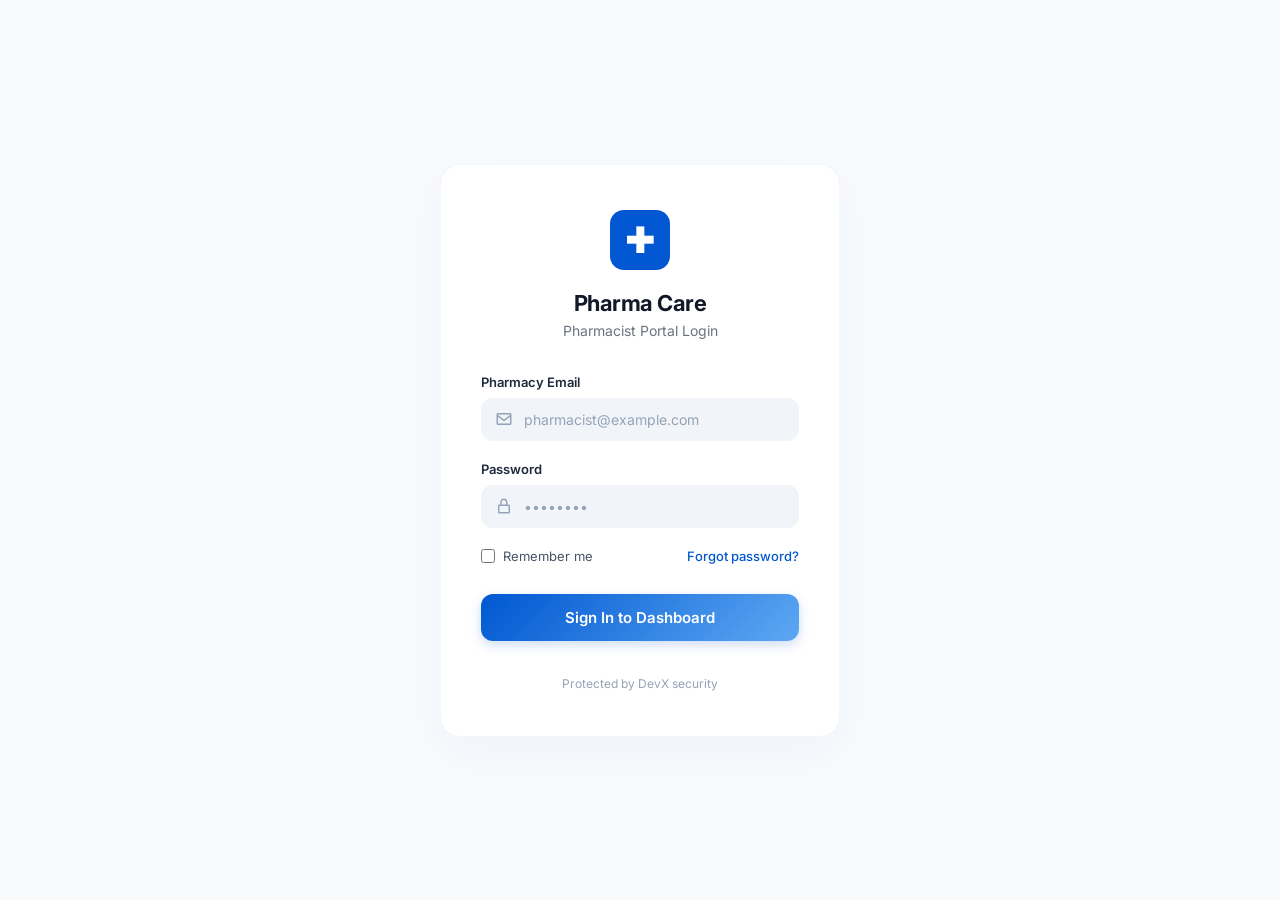
==== login.html @ f7d4a5dc "Initial commit of Pharmacare Pharmacies project" ====
<!DOCTYPE html>
<html lang="en">

<head>
    <meta charset="UTF-8">
    <meta name="viewport" content="width=device-width, initial-scale=1.0">
    <title>Pharmacies Login - Pharma Care</title>
    <!-- Google Fonts -->
    <link rel="preconnect" href="https://fonts.googleapis.com">
    <link rel="preconnect" href="https://fonts.gstatic.com" crossorigin>
    <link href="https://fonts.googleapis.com/css2?family=Inter:wght@300;400;500;600;700&display=swap" rel="stylesheet">
    <!-- Boxicons -->
    <link href='https://unpkg.com/boxicons@2.1.4/css/boxicons.min.css' rel='stylesheet'>
    <!-- Login Specific CSS -->
    <link rel="stylesheet" href="css/login.css">
</head>

<body class="login-body">
    <div class="login-container">
        <div class="login-card">
            <!-- Logo Icon -->
            <div class="login-logo-icon">
                <i class='bx bx-plus-medical'></i>
            </div>

            <!-- Header Text -->
            <h2 class="login-title">Pharma Care</h2>
            <p class="login-subtitle">Pharmacist Portal Login</p>

            <!-- Login Form -->
            <form action="index.html" class="login-form">
                <div class="input-group">
                    <label>Pharmacy Email</label>
                    <div class="input-wrapper">
                        <i class='bx bx-envelope'></i>
                        <input type="email" placeholder="pharmacist@example.com" required>
                    </div>
                </div>

                <div class="input-group">
                    <label>Password</label>
                    <div class="input-wrapper">
                        <i class='bx bx-lock-alt'></i>
                        <input type="password" placeholder="••••••••" required>
                    </div>
                </div>

                <div class="login-options">
                    <label class="remember-me">
                        <input type="checkbox">
                        <span>Remember me</span>
                    </label>
                    <a href="#" class="forgot-password">Forgot password?</a>
                </div>

                <button type="submit" class="btn-login">Sign In to Dashboard</button>
            </form>

            <div class="login-footer">
                Protected by DevX security
            </div>
        </div>
    </div>
</body>

</html>
---- css/login.css ----
/* ==========================================================================
   Login Page Styles
   Pharma Care - Pharmacy Login
   ========================================================================== */
* {
    margin: 0;
    padding: 0;
    box-sizing: border-box;
    font-family: 'Inter', sans-serif;
}

body.login-body {
    background-color: #F8FAFC;
    display: flex;
    align-items: center;
    justify-content: center;
    min-height: 100vh;
}

.login-container {
    width: 100%;
    max-width: 440px;
    padding: 20px;
}

.login-card {
    background: #FFFFFF;
    border-radius: 20px;
    padding: 45px 40px;
    box-shadow: 0 15px 45px rgba(0, 87, 209, 0.04);
    text-align: center;
    border: 1px solid rgba(0, 87, 209, 0.05);
}

.login-logo-icon {
    width: 60px;
    height: 60px;
    background: #0057d1;
    /* Primary Blue from Pharmacy Dashboard */
    border-radius: 14px;
    display: flex;
    align-items: center;
    justify-content: center;
    margin: 0 auto 20px auto;
}

.login-logo-icon i {
    font-size: 32px;
    color: #FFFFFF;
}

.login-title {
    font-size: 22px;
    font-weight: 700;
    color: #111827;
    margin-bottom: 6px;
    letter-spacing: -0.5px;
}

.login-subtitle {
    font-size: 14px;
    color: #6B7280;
    margin-bottom: 35px;
}

.login-form {
    text-align: left;
}

.input-group {
    margin-bottom: 20px;
}

.input-group label {
    display: block;
    font-size: 13px;
    font-weight: 600;
    color: #1E293B;
    margin-bottom: 8px;
}

.input-wrapper {
    position: relative;
    display: flex;
    align-items: center;
}

.input-wrapper i {
    position: absolute;
    left: 14px;
    color: #94A3B8;
    font-size: 18px;
}

.input-wrapper input {
    width: 100%;
    padding: 12px 14px 12px 42px;
    border: 1px solid transparent;
    border-radius: 12px;
    font-size: 14px;
    color: #0F172A;
    background: #F1F5F9;
    transition: all 0.2s;
    outline: none;
}

.input-wrapper input:focus {
    background: #FFFFFF;
    border: 1px solid #0057d1;
    box-shadow: 0 0 0 3px rgba(0, 87, 209, 0.1);
}

.input-wrapper input::placeholder {
    color: #94A3B8;
}

.login-options {
    display: flex;
    justify-content: space-between;
    align-items: center;
    margin-bottom: 30px;
}

.remember-me {
    display: flex;
    align-items: center;
    gap: 8px;
    font-size: 13px;
    color: #475569;
    cursor: pointer;
}

.remember-me input {
    width: 14px;
    height: 14px;
    border-radius: 4px;
    border: 1px solid #CBD5E1;
    accent-color: #0057d1;
    cursor: pointer;
}

.forgot-password {
    font-size: 13px;
    color: #0057d1;
    text-decoration: none;
    font-weight: 500;
}

.forgot-password:hover {
    text-decoration: underline;
}

.btn-login {
    width: 100%;
    padding: 14px;
    background: linear-gradient(135deg, #0057d1, #5DA8F3);
    color: #FFFFFF;
    border: none;
    border-radius: 12px;
    font-size: 15px;
    font-weight: 600;
    cursor: pointer;
    transition: all 0.3s;
    box-shadow: 0 4px 12px rgba(0, 87, 209, 0.2);
}

.btn-login:hover {
    transform: translateY(-2px);
    box-shadow: 0 6px 15px rgba(0, 87, 209, 0.3);
}

.btn-login:active {
    transform: translateY(0);
}

.login-footer {
    margin-top: 35px;
    font-size: 12px;
    color: #94A3B8;
}
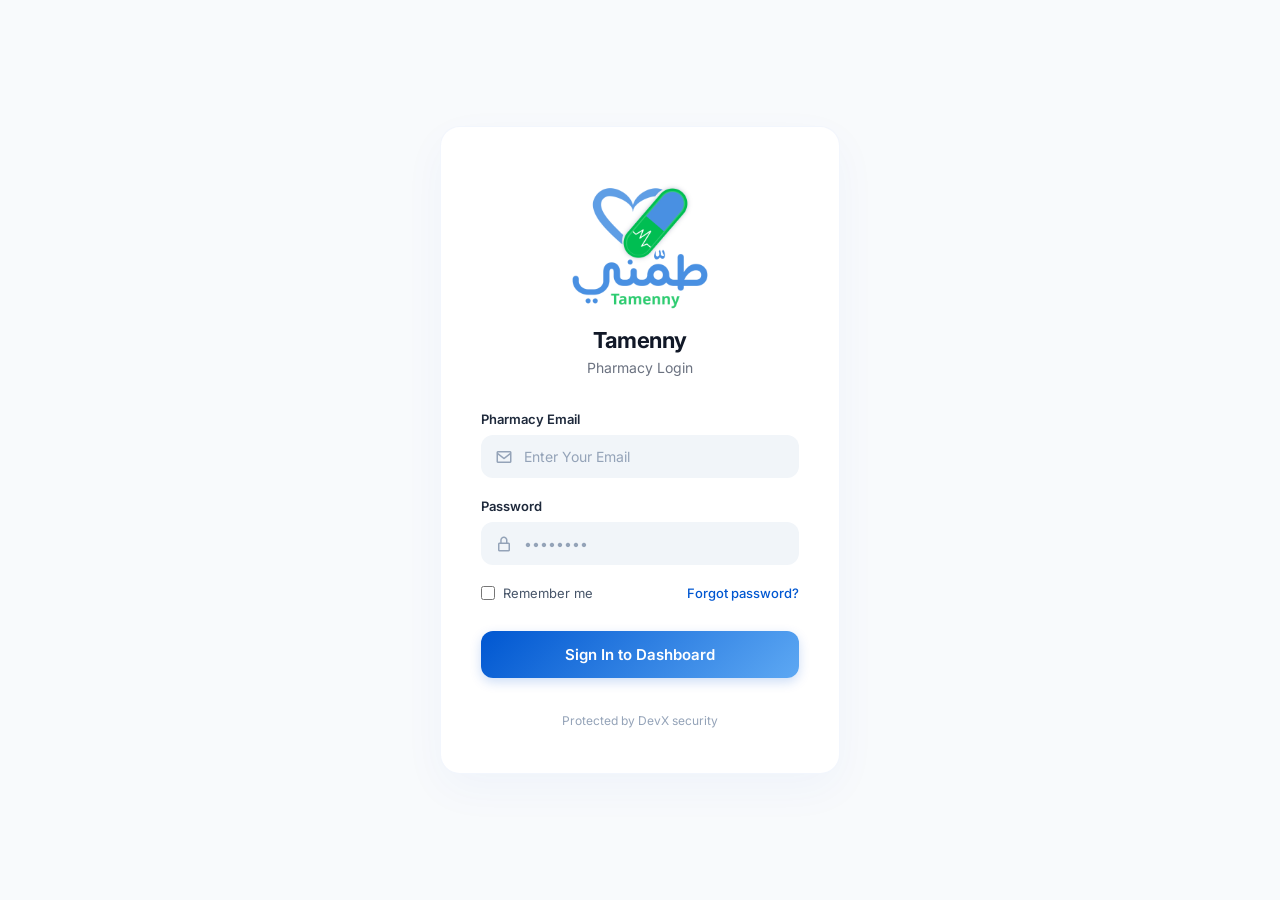
==== commit 71174919: "feat: implement dashboard foundation with layout styles and modular JS API services" ====
--- a/login.html
+++ b/login.html
@@ -4,7 +4,7 @@
 <head>
     <meta charset="UTF-8">
     <meta name="viewport" content="width=device-width, initial-scale=1.0">
-    <title>Pharmacies Login - Pharma Care</title>
+    <title>Pharmacies Login - Tamenny</title>
     <!-- Google Fonts -->
     <link rel="preconnect" href="https://fonts.googleapis.com">
     <link rel="preconnect" href="https://fonts.gstatic.com" crossorigin>
@@ -20,20 +20,20 @@
         <div class="login-card">
             <!-- Logo Icon -->
             <div class="login-logo-icon">
-                <i class='bx bx-plus-medical'></i>
+                <img src="WhatsApp%20Image%202026-04-24%20at%204.15.34%20PM.jpeg" alt="Pharma Care Logo">
             </div>
 
             <!-- Header Text -->
-            <h2 class="login-title">Pharma Care</h2>
-            <p class="login-subtitle">Pharmacist Portal Login</p>
+            <h2 class="login-title">Tamenny</h2>
+            <p class="login-subtitle">Pharmacy Login</p>
 
             <!-- Login Form -->
-            <form action="index.html" class="login-form">
+            <form id="login-form" class="login-form" onsubmit="handleLogin(event)">
                 <div class="input-group">
                     <label>Pharmacy Email</label>
                     <div class="input-wrapper">
                         <i class='bx bx-envelope'></i>
-                        <input type="email" placeholder="pharmacist@example.com" required>
+                        <input type="email" id="login-email" placeholder="Enter Your Email" required>
                     </div>
                 </div>
 
@@ -41,7 +41,7 @@
                     <label>Password</label>
                     <div class="input-wrapper">
                         <i class='bx bx-lock-alt'></i>
-                        <input type="password" placeholder="••••••••" required>
+                        <input type="password" id="login-password" placeholder="••••••••" required>
                     </div>
                 </div>
 
@@ -61,6 +61,80 @@
             </div>
         </div>
     </div>
+
+    <!-- Auth API Helper -->
+    <script src="js/api/auth.js"></script>
+    <script>
+        // Firebase Identity Toolkit REST API (no SDK needed)
+        const FIREBASE_API_KEY = 'AIzaSyCXMY-UDoD36xHZEpBUxstflXHzkA2EAe8';
+        const FIREBASE_LOGIN_URL = `https://identitytoolkit.googleapis.com/v1/accounts:signInWithPassword?key=${FIREBASE_API_KEY}`;
+
+        async function handleLogin(event) {
+            event.preventDefault();
+            const email = document.getElementById('login-email').value;
+            const password = document.getElementById('login-password').value;
+            const btn = event.target.querySelector('button');
+
+            btn.disabled = true;
+            btn.textContent = 'Signing in...';
+
+            try {
+                // Step 1: Authenticate with Firebase via REST API
+                const firebaseRes = await fetch(FIREBASE_LOGIN_URL, {
+                    method: 'POST',
+                    headers: { 'Content-Type': 'application/json' },
+                    body: JSON.stringify({ email, password, returnSecureToken: true })
+                });
+
+                const firebaseData = await firebaseRes.json();
+
+                if (!firebaseRes.ok) {
+                    const msg = firebaseData?.error?.message || 'Authentication failed';
+                    throw new Error(msg);
+                }
+
+                const token = firebaseData.idToken;
+                if (!token) throw new Error('No token received from Firebase.');
+
+                // Step 2: Sync with Backend
+                const syncResult = await apiSyncUser(token, {
+                    email: firebaseData.email,
+                    name: firebaseData.displayName || 'Pharmacist',
+                    displayName: firebaseData.displayName || 'Pharmacist',
+                    phoneNumber: ''
+                });
+
+                if (syncResult.success) {
+                    // Step 3: Store token & redirect
+                    localStorage.setItem('firebase_token', token);
+                    localStorage.setItem('user_info', JSON.stringify(syncResult.data));
+                    window.location.href = 'index.html';
+                } else {
+                    const errMsg = syncResult.errors?.[0] || 'Unknown backend error';
+                    alert('Backend Sync Failed: ' + errMsg);
+                }
+
+            } catch (error) {
+                console.error('Login Error:', error);
+
+                let friendlyMsg = 'Login failed. Please check your credentials.';
+                if (error.message.includes('EMAIL_NOT_FOUND') || error.message.includes('INVALID_LOGIN_CREDENTIALS')) {
+                    friendlyMsg = 'Email not found or invalid credentials.';
+                } else if (error.message.includes('INVALID_PASSWORD')) {
+                    friendlyMsg = 'Incorrect password.';
+                } else if (error.message.includes('USER_DISABLED')) {
+                    friendlyMsg = 'This account has been disabled.';
+                } else if (error.message.includes('TOO_MANY_ATTEMPTS_TRY_LATER')) {
+                    friendlyMsg = 'Too many failed attempts. Please try again later.';
+                }
+
+                alert(friendlyMsg);
+            } finally {
+                btn.disabled = false;
+                btn.textContent = 'Sign In to Dashboard';
+            }
+        }
+    </script>
 </body>
 
 </html>
--- a/css/login.css
+++ b/css/login.css
@@ -33,15 +33,21 @@
 }
 
 .login-logo-icon {
-    width: 60px;
-    height: 60px;
-    background: #0057d1;
-    /* Primary Blue from Pharmacy Dashboard */
-    border-radius: 14px;
+    width: 140px;
+    height: auto;
+    background: transparent;
+    border-radius: 15px;
     display: flex;
     align-items: center;
     justify-content: center;
-    margin: 0 auto 20px auto;
+    margin: 0 auto 15px auto;
+    overflow: hidden;
+}
+
+.login-logo-icon img {
+    width: 100%;
+    height: 100%;
+    object-fit: contain;
 }
 
 .login-logo-icon i {
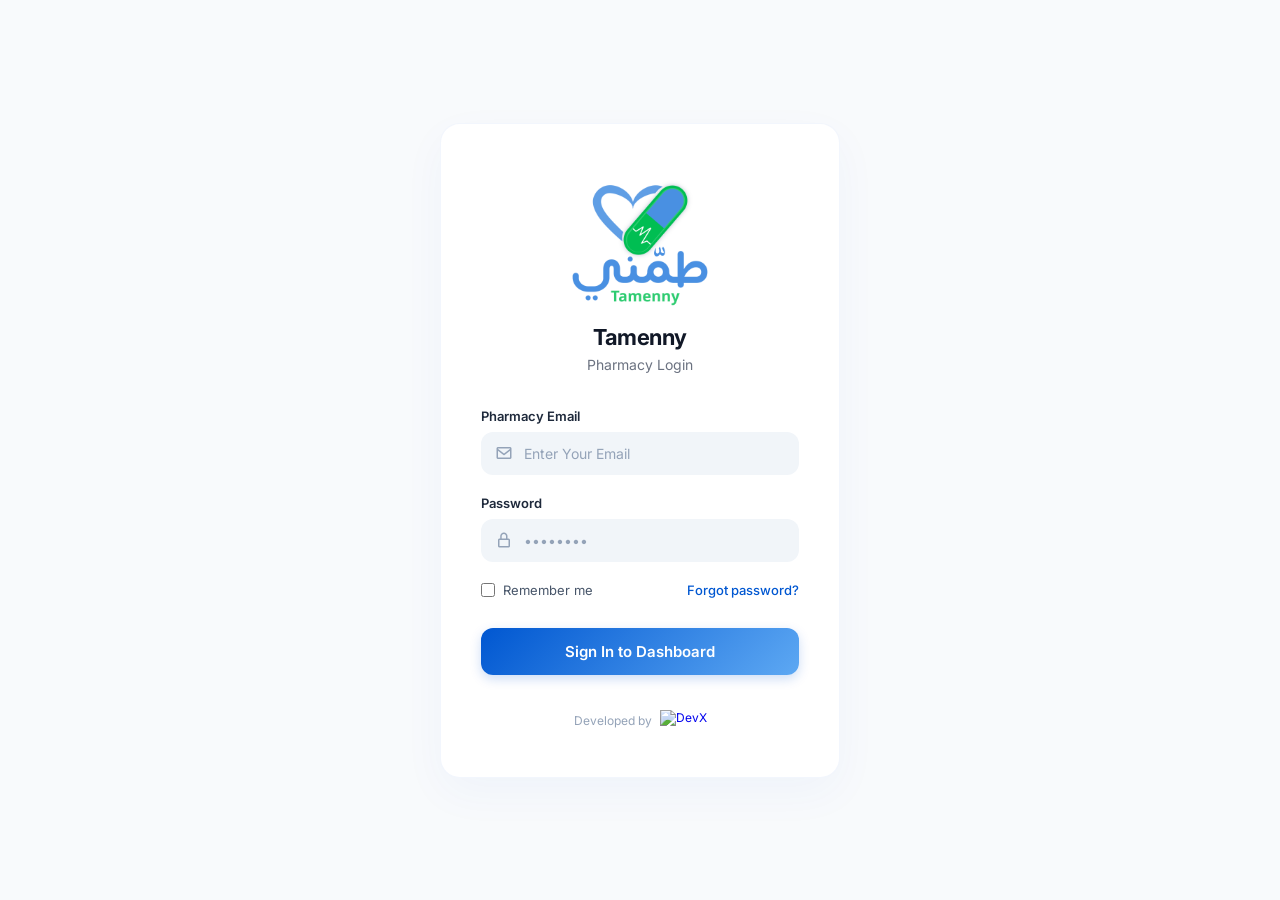
==== commit 0d6a5a00: "feat: implement login page styling and add DevX branding logo" ====
--- a/login.html
+++ b/login.html
@@ -57,11 +57,16 @@
             </form>
 
             <div class="login-footer">
-                Protected by DevX security
+                <span>Developed by</span>
+                <a href="https://devsmartx.com" target="_blank" rel="noopener" class="devx-link">
+                    <img src="devx-logo.jpeg" alt="DevX" class="devx-logo">
+                </a>
             </div>
         </div>
     </div>
 
+    <!-- API Config (must be first) -->
+    <script src="js/api/config.js"></script>
     <!-- Auth API Helper -->
     <script src="js/api/auth.js"></script>
     <script>
@@ -110,7 +115,7 @@
                     localStorage.setItem('user_info', JSON.stringify(syncResult.data));
                     window.location.href = 'index.html';
                 } else {
-                    const errMsg = syncResult.errors?.[0] || 'Unknown backend error';
+                    const errMsg = syncResult.error || syncResult.message || 'Unknown backend error';
                     alert('Backend Sync Failed: ' + errMsg);
                 }
 
--- a/css/login.css
+++ b/css/login.css
@@ -183,4 +183,25 @@
     margin-top: 35px;
     font-size: 12px;
     color: #94A3B8;
+    display: flex;
+    align-items: center;
+    justify-content: center;
+    gap: 8px;
+}
+
+.devx-link {
+    display: inline-flex;
+    align-items: center;
+    text-decoration: none;
+    transition: opacity 0.2s;
+}
+
+.devx-link:hover {
+    opacity: 0.8;
+}
+
+.devx-logo {
+    height: 22px;
+    width: auto;
+    object-fit: contain;
 }
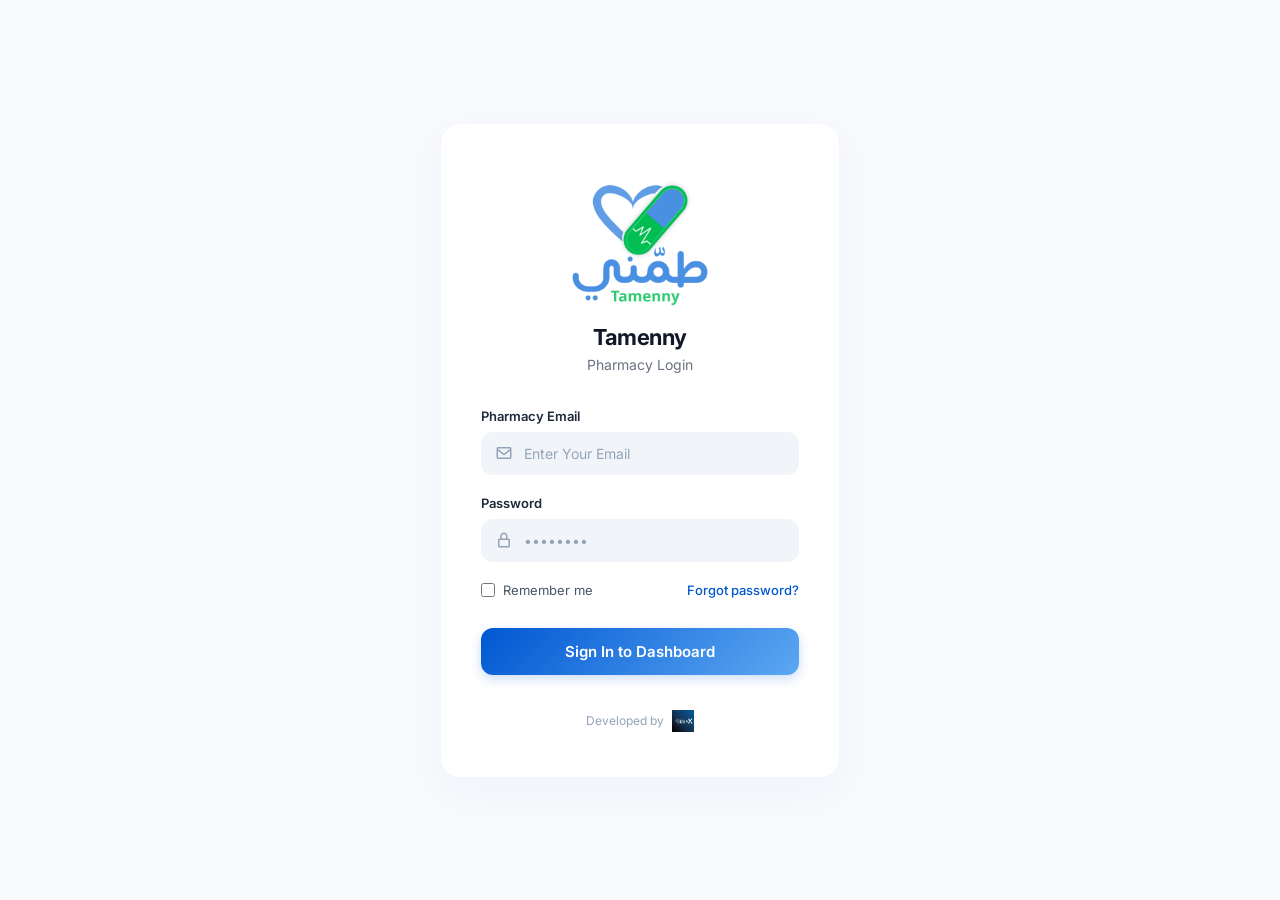
==== commit c23d1965: "fix: update devx-logo filename to devx_logo in login footer" ====
--- a/login.html
+++ b/login.html
@@ -59,7 +59,7 @@
             <div class="login-footer">
                 <span>Developed by</span>
                 <a href="https://devsmartx.com" target="_blank" rel="noopener" class="devx-link">
-                    <img src="devx-logo.jpeg" alt="DevX" class="devx-logo">
+                    <img src="devx_logo.jpeg" alt="DevX" class="devx-logo">
                 </a>
             </div>
         </div>
